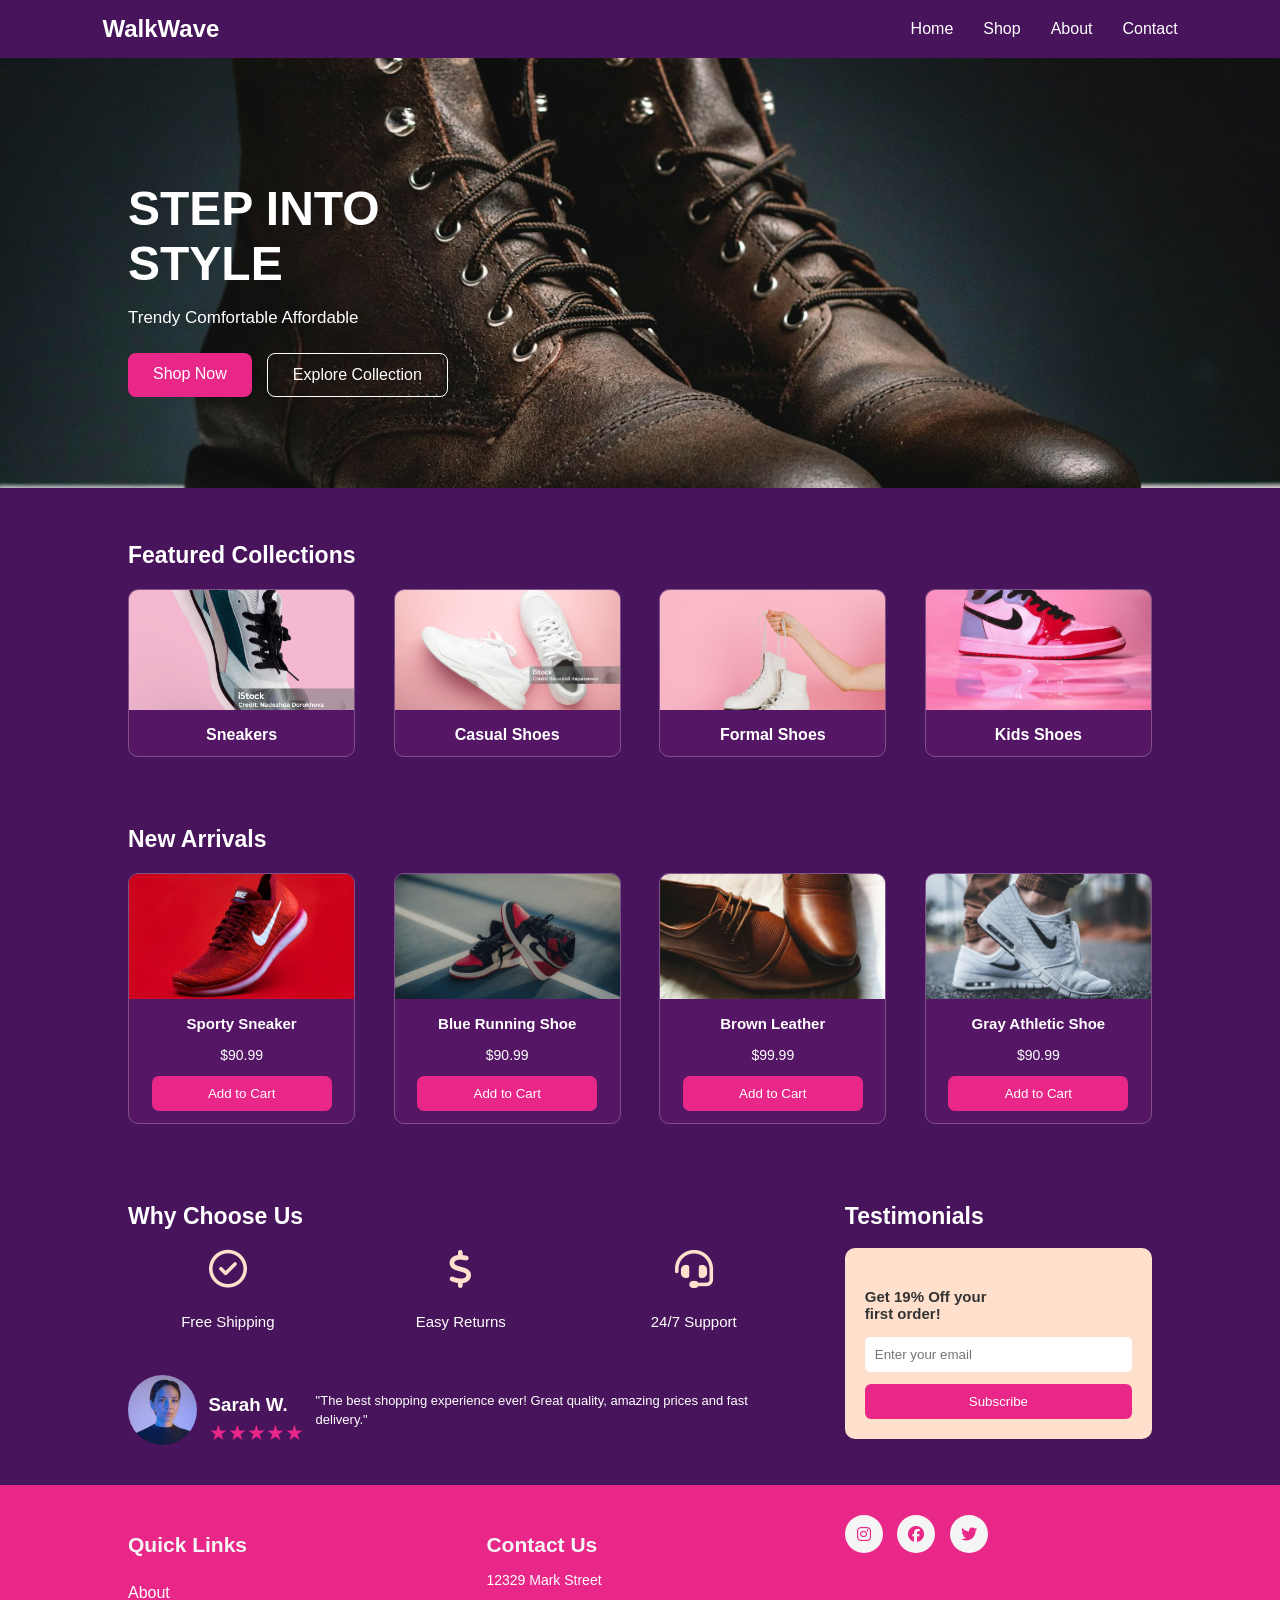
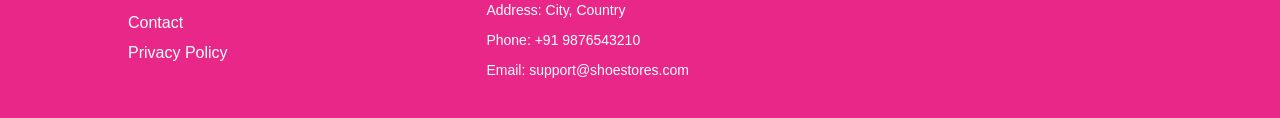
==== index.html @ 4f8efda5 "first commit" ====
<!DOCTYPE html>
<html lang="en">
<head>
    <meta charset="UTF-8">
    <meta name="viewport" content="width=device-width, initial-scale=1.0">
    <title>WalkWave</title>
    <link rel="stylesheet" href="style.css">
    <link rel="stylesheet"
    href="https://cdnjs.cloudflare.com/ajax/libs/font-awesome/6.5.1/css/all.min.css">
</head>

<body>
    <nav class="navbar">
        <div class="logo">WalkWave</div>
        <input type="checkbox" id="menu-toggle">
        <label for="menu-toggle" class="menu-icon">
            <i class="fa-solid fa-bars"></i>
            <i class="fa-solid fa-xmark"></i>
        </label>
        <ul class="nav-links">
            <li><a href="#home" class="anchor-link">Home</a></li>
            <li><a href="#product" class="anchor-link">Shop</a></li>
            <li><a href="#about" class="anchor-link">About</a></li>
            <li><a href="#contact" class="anchor-link">Contact</a></li>
        </ul>
    </nav>

    <div class="hero" id="home">
        <div class="hero-content">
            <h1>STEP INTO<br>STYLE</h1>
            <p>Trendy Comfortable Affordable</p>
            <div class="hero-buttons">
                <a href="#product" class="shop-btn">Shop Now</a>
                <a href="#collections" class="explore-btn">Explore Collection</a>
            </div>

        </div>

    </div>

    <section class="collections" id="collections">
        <h2>Featured Collections</h2>
        <div class="collection-container">
            <div class="collection-card">
                <img src="istock1.jpg">
                <h3>Sneakers</h3>
            </div>
            <div class="collection-card">
                <img src="istock2.jpg">
                <h3>Casual Shoes</h3>
            </div>
            <div class="collection-card">
                <img src="istock3.jpg">
                <h3>Formal Shoes</h3>
            </div>
            <div class="collection-card">
                <img src="istock4.jpg">
                <h3>Kids Shoes</h3>
            </div>
        </div>
    </section>

    <section class="products" id="product">
        <h2>New Arrivals</h2>
        <div class="product-container">
            <div class="product-card">
                <img src="istock5.jfif">
                <h3>Sporty Sneaker</h3>
                <p>$90.99</p>
                <button>Add to Cart</button>
            </div>
            <div class="product-card">
                <img src="istock6.jfif">
                <h3>Blue Running Shoe</h3>
                <p>$90.99</p>
                <button>Add to Cart</button>
            </div>
            <div class="product-card">
                <img src="istock7.jfif">
                <h3>Brown Leather</h3>
                <p>$99.99</p>
                <button>Add to Cart</button>
            </div>
            <div class="product-card">
                <img src="istock8.jfif">
                <h3>Gray Athletic Shoe</h3>
                <p>$90.99</p>
                <button>Add to Cart</button>
            </div>
        </div>
    </section>

    <section class="bottom-section" id="about">
        <div class="why-choose">
            <h2>Why Choose Us</h2>
            <div class="features">
                <div class="feature">
                    <i class="fa-regular fa-circle-check"></i>
                    <p>Free Shipping</p>
                </div>
                <div class="feature">
                    <i class="fa-solid fa-dollar-sign"></i>
                    <p>Easy Returns</p>
                </div>
                <div class="feature">
                    <i class="fa-solid fa-headset"></i>
                    <p>24/7 Support</p>
                </div>
            </div>

            <div class="feedback">
                <img src="feedback.jfif">
                <div class="customer-details">
                    <h3>Sarah W.</h3>
                    <p class="stars">★★★★★</p>
                </div>
                <p class="review">
                    "The best shopping experience ever!
                    Great quality, amazing prices and fast delivery."
                </p>
            </div>
        </div>

        <div class="newsletter" id="contact">
            <h2>Testimonials</h2>
            <div class="newsletter-box">
            <h4>Get 19% Off your<br> first order!</h4>
                <form>
                    <input type="email"placeholder="Enter your email" required>
                    <button type="submit">Subscribe</button>
                </form>
            </div>
        </div>
    </section>

    <footer>
        <div class="footer-container">
            <div class="footer-links">
                <h2>Quick Links</h2>
                <a href="#about">About</a>
                <a href="#contact">Contact</a>
                <a href="#">Privacy Policy</a>
            </div>
            <div class="footer-contact">
                <h2>Contact Us</h2>
                <p>12329 Mark Street</p>
                <p>Address: City, Country</p>
                <p>Phone: +91 9876543210</p>
                <p>Email: support@shoestores.com</p>
            </div>
            <div class="footer-media">
                <a href="#"><i class="fa-brands fa-instagram"></i></a>
                <a href="#"><i class="fa-brands fa-facebook"></i></a>
                <a href="#"><i class="fa-brands fa-twitter"></i></a>
            </div>
        </div>
    </footer>
</body>
</html>
---- style.css ----
body {
    margin: 0;
    padding: 0;
    font-family: Arial, sans-serif;
    background-color: #48145C;
    color: white;
}
.navbar {
    display: flex;
    align-items: center;
    justify-content: space-between;
    padding: 15px 8%;
    background-color: #48145C;
    color: white;
}
.logo {
    color: white;
    font-size: 24px;
    font-weight: bold;
}
.nav-links {
    display: flex;
    gap: 30px;
    list-style-type: none;
    margin: 0;
    padding: 0;
}
.anchor-link {
    text-decoration: none;
    color: white;
    font-size: 16px;
}
.anchor-link:hover {
    color: #FFB6D8;
    text-decoration: underline;
}
#menu-toggle {
    display: none;
}
.menu-icon {
    display: none;
}

.hero {
    height: 350px;
    display: flex;
    align-items: center;
    padding: 40px 10%;

    background-image:
    
    url("hero.jfif");
    background-size: cover;
    background-position: center;
}
.hero-content h1 {
    font-size: 48px;
    margin-bottom: 12px;
}
.hero-content p {
    font-size: 17px;
    margin-bottom: 25px;
}
.hero-buttons {
    display: flex;
    gap: 15px;
}
.shop-btn {
    padding: 12px 25px;
    background-color: #E92788;
    color: white;
    text-decoration: none;
    border-radius: 8px;
}
.shop-btn:hover {
    background-color: #C91570;
}
.explore-btn {
    padding: 12px 25px;
    border: 1px solid white;
    color: white;
    text-decoration: none;
    border-radius: 8px;
}
.explore-btn:hover {
    background-color: white;
    color: #48145C;
}
.collections {
    padding: 35px 10%;
    background-color: #48145C;
}
.collections h2 {
    margin-bottom: 20px;
    font-size: 23px;
}
.collection-container {
    display: flex;
    justify-content: space-between;
    flex-wrap: wrap;
    gap: 15px;
}
.collection-card {
    background-color: #551765;
    width: 22%;
    border: 1px solid #80508B;
    border-radius: 10px;
    text-align: center;
    overflow: hidden;
}
.collection-card img {
    width: 100%;
    height: 120px;
    object-fit: cover;
}
.collection-card h3 {
    margin: 12px;
    font-size: 16px;
}
.collection-card:hover {
    transform: translateY(-5px);
}
.products {
    padding: 15px 10% 35px;
    background-color: #48145C;
}
.products h2 {
    font-size: 23px;
    margin-bottom: 20px;
}
.product-container {
    display: flex;
    justify-content: space-between;
    flex-wrap: wrap;
    gap: 15px;
}
.product-card {
    background-color: #551765;
    width: 22%;
    border: 1px solid #80508B;
    border-radius: 10px;
    text-align: center;
    padding-bottom: 12px;
    overflow: hidden;
}
.product-card img {
    width: 100%;
    height: 125px;
    object-fit: cover;
}
.product-card h3 {
    font-size: 15px;
    margin-top: 12px;
}
.product-card p {
    font-size: 14px;
    margin: 5px;
}
.product-card button {
    background-color: #E92788;
    color: white;
    border: none;
    padding: 10px 20px;
    border-radius: 7px;
    margin-top: 8px;
    cursor: pointer;
    width: 80%;
}
.product-card button:hover {
    background-color: #C91570;
}
.product-card:hover {
    transform: translateY(-5px);
}
.bottom-section {
    display: flex;
    justify-content: space-between;
    gap: 35px;
    padding: 25px 10% 40px;
    background-color: #48145C;
}
.why-choose {
    width: 65%;
}
.newsletter {
    width: 30%;
}
.bottom-section h2 {
    font-size: 23px;
    margin-bottom: 18px;
}
.features {
    display: flex;
    justify-content: space-between;
    text-align: center;
    margin-top: 20px;
}
.feature {
    width: 30%;
}
.feature i {
    font-size: 38px;
    margin-bottom: 10px;
    color: #FFE0CD;
}
.feature p {
    font-size: 15px;
}
.feedback {
    display: flex;
    align-items: center;
    gap: 12px;
    margin-top: 30px;
}
.feedback img {
    width: 70px;
    height: 70px;
    border-radius: 50%;
    object-fit: cover;
}
.customer-details h3 {
    margin-bottom: 5px;
}
.stars {
    color: #E92788;
    font-size: 21px;
    margin: 0;
}
.review {
    font-size: 13px;
    line-height: 1.5;
}
.newsletter-box {
    background-color: #FFE0CD;
    color: #333;
    padding: 20px;
    border-radius: 10px;
}
.newsletter-box h4 {
    margin-bottom: 15px;
    font-size: 15px;
}
.newsletter-box input {
    width: 100%;
    padding: 10px;
    border: none;
    border-radius: 5px;
    margin-bottom: 12px;
    box-sizing: border-box;
}
.newsletter-box button {
    width: 100%;
    padding: 10px;
    background-color: #E92788;
    color: white;
    border: none;
    border-radius: 6px;
    cursor: pointer;
}
.newsletter-box button:hover {
    background-color: #C91570;
}


footer {
    background-color: #E92788;
    color: white;
    padding: 30px 10%;
}
.footer-container {
    display: flex;
    justify-content: space-between;
    gap: 25px;
}
.footer-links,
.footer-contact,
.footer-media {
    width: 30%;
}
footer h2 {
    margin-bottom: 15px;
    color: whitesmoke;
    font-size: 21px;
}
footer p {
    font-size: 14px;
    margin-bottom: 10px;
}
.footer-links {
    display: flex;
    flex-direction: column;
    gap: 12px;
}
.footer-links a {
    color: white;
    text-decoration: none;
}
.footer-links a:hover {
    text-decoration: underline;
}
.footer-media a {
    display: inline-flex;
    justify-content: center;
    align-items: center;
    width: 38px;
    height: 38px;
    background-color: whitesmoke;
    color: #E92788;
    border-radius: 50%;
    text-decoration: none;
    margin-right: 10px;
}

@media (max-width: 546px) {
    body {
    overflow-x: hidden;
    }
.navbar {
    flex-direction: row;
    flex-wrap: wrap;
    padding: 15px 20px;
    }
 .menu-icon {
    display: block;
    font-size: 25px;
    cursor: pointer;
    }
.nav-links {
    display: none;
    flex-direction: column;
    align-items: center;
    width: 100%;
    gap: 0;
    padding-top: 15px;
    }
 #menu-toggle:checked ~ .nav-links {
    display: flex;
    }
.nav-links li {
    width: 100%;
    text-align: center;
    }
.nav-links a {
    display: block;
    padding: 10px 0;
    }
#menu-toggle:checked ~ .menu-icon .fa-bars {
    display: none;
    }
.menu-icon .fa-xmark {
    display: none;
    }
#menu-toggle:checked ~ .menu-icon .fa-xmark {
    display: inline;
    }

.hero {
    height: 280px;
    padding: 30px 20px;
    }
.hero-content h1 {
    font-size: 32px;
    }
.hero-content p {
    font-size: 14px;
    }
.hero-buttons {
    flex-wrap: wrap;
    }
.collections {
    padding: 30px 20px;
    }
.collection-container {
    flex-direction: column;
    align-items: center;
    }
.collection-card {
    width: 100%;
    max-width: 350px;
    }
.collection-card img {
    height: 180px;
    }
.products {
    padding: 20px;
    }
.product-container {
    flex-direction: column;
    align-items: center;
    }
.product-card {
    width: 100%;
    max-width: 350px;
    box-sizing: border-box;
    }
.product-card img {
    height: 200px;
    }
.bottom-section {
    flex-direction: column;
    padding: 30px 20px;
    gap: 30px;
    }
.why-choose,
.newsletter {
    width: 100%;
    }
.features {
    gap: 5px;
    }
.feature i {
    font-size: 28px;
    }
.feature p {
    font-size: 12px;
    }
.feedback {
    flex-wrap: wrap;
    }
.review {
    width: 100%;
    }
.newsletter-box {
    width: 100%;
    box-sizing: border-box;
    }
footer {
    padding: 25px 20px;
    }
.footer-container {
    flex-direction: column;
    gap: 25px;
    }
.footer-links,
.footer-contact,
.footer-media {
    width: 100%;
    }
}
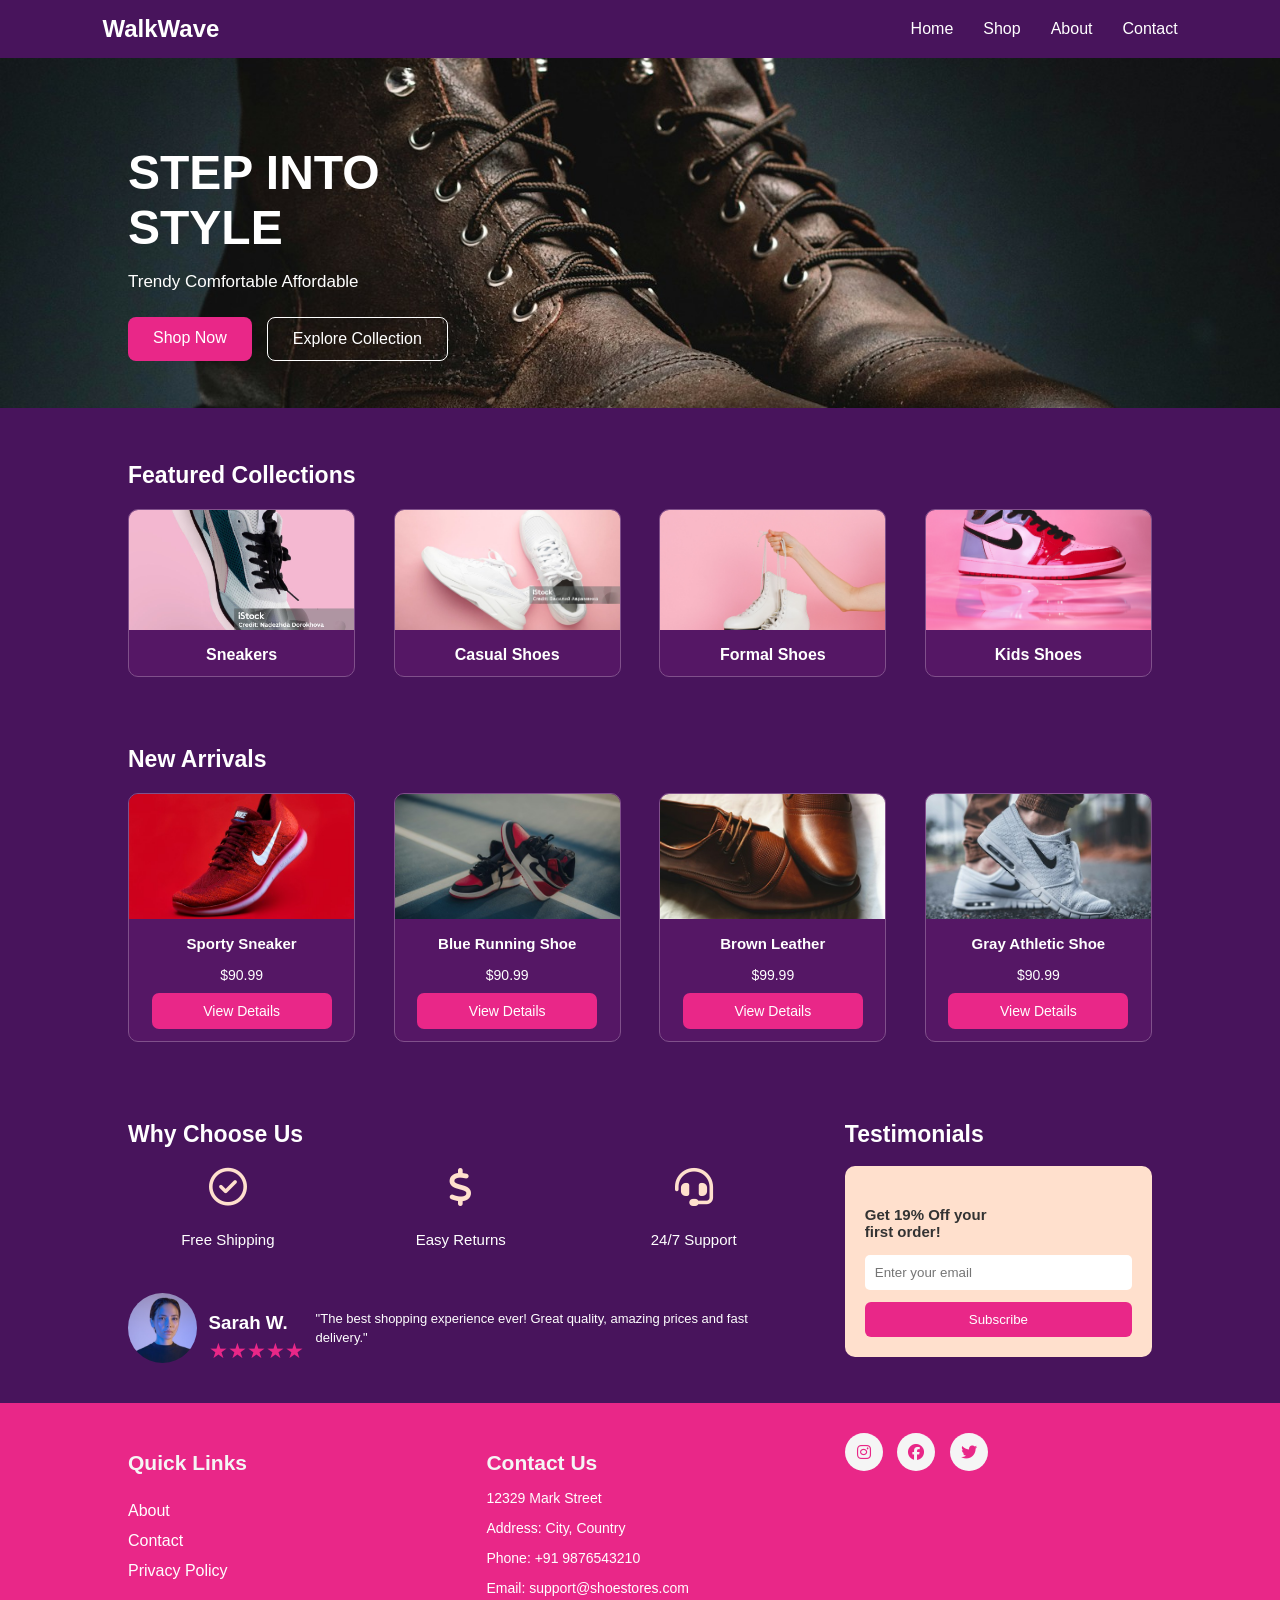
==== commit 596d5845: "Updated WalkWave shoe shopping website" ====
--- a/index.html
+++ b/index.html
@@ -1,160 +1,356 @@
 
 <!DOCTYPE html>
 <html lang="en">
+
 <head>
     <meta charset="UTF-8">
     <meta name="viewport" content="width=device-width, initial-scale=1.0">
+
     <title>WalkWave</title>
+
     <link rel="stylesheet" href="style.css">
+
     <link rel="stylesheet"
     href="https://cdnjs.cloudflare.com/ajax/libs/font-awesome/6.5.1/css/all.min.css">
+
 </head>
 
 <body>
+
+    <!-- NAVBAR -->
+
     <nav class="navbar">
+
         <div class="logo">WalkWave</div>
+
         <input type="checkbox" id="menu-toggle">
+
         <label for="menu-toggle" class="menu-icon">
+
             <i class="fa-solid fa-bars"></i>
+
             <i class="fa-solid fa-xmark"></i>
+
         </label>
+
         <ul class="nav-links">
+
             <li><a href="#home" class="anchor-link">Home</a></li>
+
             <li><a href="#product" class="anchor-link">Shop</a></li>
+
             <li><a href="#about" class="anchor-link">About</a></li>
+
             <li><a href="#contact" class="anchor-link">Contact</a></li>
+
         </ul>
+
     </nav>
 
-    <div class="hero" id="home">
+
+    <!-- HERO SECTION -->
+
+    <section class="hero" id="home">
+
         <div class="hero-content">
+
             <h1>STEP INTO<br>STYLE</h1>
+
             <p>Trendy Comfortable Affordable</p>
+
             <div class="hero-buttons">
-                <a href="#product" class="shop-btn">Shop Now</a>
-                <a href="#collections" class="explore-btn">Explore Collection</a>
-            </div>
-
-        </div>
-
-    </div>
+
+                <a href="#product" class="shop-btn">
+                    Shop Now
+                </a>
+
+                <a href="#collections" class="explore-btn">
+                    Explore Collection
+                </a>
+
+            </div>
+
+        </div>
+
+    </section>
+
+
+    <!-- FEATURED COLLECTIONS -->
 
     <section class="collections" id="collections">
+
         <h2>Featured Collections</h2>
+
         <div class="collection-container">
+
             <div class="collection-card">
-                <img src="istock1.jpg">
+
+                <img src="istock1.jpg" alt="Sneakers">
+
                 <h3>Sneakers</h3>
-            </div>
+
+            </div>
+
             <div class="collection-card">
-                <img src="istock2.jpg">
+
+                <img src="istock2.jpg" alt="Casual Shoes">
+
                 <h3>Casual Shoes</h3>
-            </div>
+
+            </div>
+
             <div class="collection-card">
-                <img src="istock3.jpg">
+
+                <img src="istock3.jpg" alt="Formal Shoes">
+
                 <h3>Formal Shoes</h3>
-            </div>
+
+            </div>
+
             <div class="collection-card">
-                <img src="istock4.jpg">
+
+                <img src="istock4.jpg" alt="Kids Shoes">
+
                 <h3>Kids Shoes</h3>
-            </div>
-        </div>
+
+            </div>
+
+        </div>
+
     </section>
 
+
+    <!-- NEW ARRIVALS -->
+
     <section class="products" id="product">
+
         <h2>New Arrivals</h2>
+
         <div class="product-container">
+
+
+            <!-- PRODUCT 1 -->
+
             <div class="product-card">
-                <img src="istock5.jfif">
+
+                <img src="istock5.jfif" alt="Sporty Sneaker">
+
                 <h3>Sporty Sneaker</h3>
+
                 <p>$90.99</p>
-                <button>Add to Cart</button>
-            </div>
+
+                <a href="shoe1.html" class="view-details">
+                    View Details
+                </a>
+
+            </div>
+
+
+            <!-- PRODUCT 2 -->
+
             <div class="product-card">
-                <img src="istock6.jfif">
+
+                <img src="istock6.jfif" alt="Blue Running Shoe">
+
                 <h3>Blue Running Shoe</h3>
+
                 <p>$90.99</p>
-                <button>Add to Cart</button>
-            </div>
+
+                <a href="shoe2.html" class="view-details">
+                    View Details
+                </a>
+
+            </div>
+
+
+            <!-- PRODUCT 3 -->
+
             <div class="product-card">
-                <img src="istock7.jfif">
+
+                <img src="istock7.jfif" alt="Brown Leather Shoe">
+
                 <h3>Brown Leather</h3>
+
                 <p>$99.99</p>
-                <button>Add to Cart</button>
-            </div>
+
+                <a href="shoe3.html" class="view-details">
+                    View Details
+                </a>
+
+            </div>
+
+
+            <!-- PRODUCT 4 -->
+
             <div class="product-card">
-                <img src="istock8.jfif">
+
+                <img src="istock8.jfif" alt="Gray Athletic Shoe">
+
                 <h3>Gray Athletic Shoe</h3>
+
                 <p>$90.99</p>
-                <button>Add to Cart</button>
-            </div>
-        </div>
+
+                <a href="shoe4.html" class="view-details">
+                    View Details
+                </a>
+
+            </div>
+
+        </div>
+
     </section>
 
+
+    <!-- WHY CHOOSE US -->
+
     <section class="bottom-section" id="about">
+
         <div class="why-choose">
+
             <h2>Why Choose Us</h2>
+
             <div class="features">
+
                 <div class="feature">
+
                     <i class="fa-regular fa-circle-check"></i>
+
                     <p>Free Shipping</p>
+
                 </div>
+
                 <div class="feature">
+
                     <i class="fa-solid fa-dollar-sign"></i>
+
                     <p>Easy Returns</p>
+
                 </div>
+
                 <div class="feature">
+
                     <i class="fa-solid fa-headset"></i>
+
                     <p>24/7 Support</p>
+
                 </div>
-            </div>
+
+            </div>
+
+
+            <!-- CUSTOMER FEEDBACK -->
 
             <div class="feedback">
-                <img src="feedback.jfif">
+
+                <img src="feedback.jfif" alt="Customer">
+
                 <div class="customer-details">
+
                     <h3>Sarah W.</h3>
+
                     <p class="stars">★★★★★</p>
+
                 </div>
+
                 <p class="review">
+
                     "The best shopping experience ever!
                     Great quality, amazing prices and fast delivery."
+
                 </p>
-            </div>
-        </div>
+
+            </div>
+
+        </div>
+
+
+        <!-- NEWSLETTER -->
 
         <div class="newsletter" id="contact">
+
             <h2>Testimonials</h2>
+
             <div class="newsletter-box">
-            <h4>Get 19% Off your<br> first order!</h4>
+
+                <h4>Get 19% Off your<br> first order!</h4>
+
                 <form>
-                    <input type="email"placeholder="Enter your email" required>
+
+                    <input type="email"
+                    placeholder="Enter your email" required>
+
                     <button type="submit">Subscribe</button>
+
                 </form>
-            </div>
-        </div>
+
+            </div>
+
+        </div>
+
     </section>
 
+
+    <!-- FOOTER -->
+
     <footer>
+
         <div class="footer-container">
+
+
+            <!-- QUICK LINKS -->
+
             <div class="footer-links">
+
                 <h2>Quick Links</h2>
+
                 <a href="#about">About</a>
+
                 <a href="#contact">Contact</a>
+
                 <a href="#">Privacy Policy</a>
-            </div>
+
+            </div>
+
+
+            <!-- CONTACT DETAILS -->
+
             <div class="footer-contact">
+
                 <h2>Contact Us</h2>
+
                 <p>12329 Mark Street</p>
+
                 <p>Address: City, Country</p>
+
                 <p>Phone: +91 9876543210</p>
+
                 <p>Email: support@shoestores.com</p>
-            </div>
+
+            </div>
+
+
+            <!-- SOCIAL MEDIA -->
+
             <div class="footer-media">
-                <a href="#"><i class="fa-brands fa-instagram"></i></a>
-                <a href="#"><i class="fa-brands fa-facebook"></i></a>
-                <a href="#"><i class="fa-brands fa-twitter"></i></a>
-            </div>
-        </div>
+
+                <a href="#">
+                    <i class="fa-brands fa-instagram"></i>
+                </a>
+
+                <a href="#">
+                    <i class="fa-brands fa-facebook"></i>
+                </a>
+
+                <a href="#">
+                    <i class="fa-brands fa-twitter"></i>
+                </a>
+
+            </div>
+
+        </div>
+
     </footer>
+
 </body>
+
 </html>
--- a/style.css
+++ b/style.css
@@ -1,3 +1,7 @@
+
+/* =====================================
+   GENERAL STYLING
+===================================== */
 
 body {
     margin: 0;
@@ -6,6 +10,12 @@
     background-color: #48145C;
     color: white;
 }
+
+
+/* =====================================
+   NAVBAR
+===================================== */
+
 .navbar {
     display: flex;
     align-items: center;
@@ -14,11 +24,13 @@
     background-color: #48145C;
     color: white;
 }
+
 .logo {
     color: white;
     font-size: 24px;
     font-weight: bold;
 }
+
 .nav-links {
     display: flex;
     gap: 30px;
@@ -26,46 +38,57 @@
     margin: 0;
     padding: 0;
 }
+
 .anchor-link {
     text-decoration: none;
     color: white;
     font-size: 16px;
 }
+
 .anchor-link:hover {
     color: #FFB6D8;
     text-decoration: underline;
 }
+
 #menu-toggle {
     display: none;
 }
+
 .menu-icon {
     display: none;
 }
 
+
+/* =====================================
+   HERO SECTION
+===================================== */
+
 .hero {
     height: 350px;
     display: flex;
     align-items: center;
     padding: 40px 10%;
-
-    background-image:
-    
-    url("hero.jfif");
+    background-image: url("hero.jfif");
     background-size: cover;
     background-position: center;
-}
+    box-sizing: border-box;
+}
+
 .hero-content h1 {
     font-size: 48px;
     margin-bottom: 12px;
 }
+
 .hero-content p {
     font-size: 17px;
     margin-bottom: 25px;
 }
+
 .hero-buttons {
     display: flex;
     gap: 15px;
 }
+
 .shop-btn {
     padding: 12px 25px;
     background-color: #E92788;
@@ -73,9 +96,11 @@
     text-decoration: none;
     border-radius: 8px;
 }
+
 .shop-btn:hover {
     background-color: #C91570;
 }
+
 .explore-btn {
     padding: 12px 25px;
     border: 1px solid white;
@@ -83,24 +108,34 @@
     text-decoration: none;
     border-radius: 8px;
 }
+
 .explore-btn:hover {
     background-color: white;
     color: #48145C;
 }
+
+
+/* =====================================
+   FEATURED COLLECTIONS
+===================================== */
+
 .collections {
     padding: 35px 10%;
     background-color: #48145C;
 }
+
 .collections h2 {
     margin-bottom: 20px;
     font-size: 23px;
 }
+
 .collection-container {
     display: flex;
     justify-content: space-between;
     flex-wrap: wrap;
     gap: 15px;
 }
+
 .collection-card {
     background-color: #551765;
     width: 22%;
@@ -109,32 +144,44 @@
     text-align: center;
     overflow: hidden;
 }
+
 .collection-card img {
     width: 100%;
     height: 120px;
     object-fit: cover;
 }
+
 .collection-card h3 {
     margin: 12px;
     font-size: 16px;
 }
+
 .collection-card:hover {
     transform: translateY(-5px);
 }
+
+
+/* =====================================
+   NEW ARRIVALS
+===================================== */
+
 .products {
     padding: 15px 10% 35px;
     background-color: #48145C;
 }
+
 .products h2 {
     font-size: 23px;
     margin-bottom: 20px;
 }
+
 .product-container {
     display: flex;
     justify-content: space-between;
     flex-wrap: wrap;
     gap: 15px;
 }
+
 .product-card {
     background-color: #551765;
     width: 22%;
@@ -144,35 +191,52 @@
     padding-bottom: 12px;
     overflow: hidden;
 }
+
 .product-card img {
     width: 100%;
     height: 125px;
     object-fit: cover;
 }
+
 .product-card h3 {
     font-size: 15px;
     margin-top: 12px;
 }
+
 .product-card p {
     font-size: 14px;
     margin: 5px;
 }
-.product-card button {
-    background-color: #E92788;
-    color: white;
-    border: none;
-    padding: 10px 20px;
-    border-radius: 7px;
-    margin-top: 8px;
-    cursor: pointer;
-    width: 80%;
-}
-.product-card button:hover {
-    background-color: #C91570;
-}
+
 .product-card:hover {
     transform: translateY(-5px);
 }
+
+
+/* VIEW DETAILS BUTTON */
+
+.view-details {
+    display: block;
+    width: 80%;
+    margin: 10px auto 0;
+    padding: 10px 20px;
+    background-color: #E92788;
+    color: white;
+    text-decoration: none;
+    border-radius: 7px;
+    box-sizing: border-box;
+    font-size: 14px;
+}
+
+.view-details:hover {
+    background-color: #C91570;
+}
+
+
+/* =====================================
+   BOTTOM SECTION
+===================================== */
+
 .bottom-section {
     display: flex;
     justify-content: space-between;
@@ -180,67 +244,91 @@
     padding: 25px 10% 40px;
     background-color: #48145C;
 }
+
 .why-choose {
     width: 65%;
 }
+
 .newsletter {
     width: 30%;
 }
+
 .bottom-section h2 {
     font-size: 23px;
     margin-bottom: 18px;
 }
+
+
+/* FEATURES */
+
 .features {
     display: flex;
     justify-content: space-between;
     text-align: center;
     margin-top: 20px;
 }
+
 .feature {
     width: 30%;
 }
+
 .feature i {
     font-size: 38px;
     margin-bottom: 10px;
     color: #FFE0CD;
 }
+
 .feature p {
     font-size: 15px;
 }
+
+
+/* CUSTOMER FEEDBACK */
+
 .feedback {
     display: flex;
     align-items: center;
     gap: 12px;
     margin-top: 30px;
 }
+
 .feedback img {
     width: 70px;
     height: 70px;
     border-radius: 50%;
     object-fit: cover;
 }
+
 .customer-details h3 {
     margin-bottom: 5px;
 }
+
 .stars {
     color: #E92788;
     font-size: 21px;
     margin: 0;
 }
+
 .review {
     font-size: 13px;
     line-height: 1.5;
 }
+
+
+/* NEWSLETTER */
+
 .newsletter-box {
     background-color: #FFE0CD;
     color: #333;
     padding: 20px;
     border-radius: 10px;
 }
+
 .newsletter-box h4 {
     margin-bottom: 15px;
     font-size: 15px;
 }
+
 .newsletter-box input {
     width: 100%;
     padding: 10px;
@@ -249,6 +337,7 @@
     margin-bottom: 12px;
     box-sizing: border-box;
 }
+
 .newsletter-box button {
     width: 100%;
     padding: 10px;
@@ -258,47 +347,60 @@
     border-radius: 6px;
     cursor: pointer;
 }
+
 .newsletter-box button:hover {
     background-color: #C91570;
 }
 
 
+/* =====================================
+   FOOTER
+===================================== */
+
 footer {
     background-color: #E92788;
     color: white;
     padding: 30px 10%;
 }
+
 .footer-container {
     display: flex;
     justify-content: space-between;
     gap: 25px;
 }
+
 .footer-links,
 .footer-contact,
 .footer-media {
     width: 30%;
 }
+
 footer h2 {
     margin-bottom: 15px;
     color: whitesmoke;
     font-size: 21px;
 }
+
 footer p {
     font-size: 14px;
     margin-bottom: 10px;
 }
+
 .footer-links {
     display: flex;
     flex-direction: column;
     gap: 12px;
 }
+
 .footer-links a {
     color: white;
     text-decoration: none;
 }
+
 .footer-links a:hover {
     text-decoration: underline;
 }
+
 .footer-media a {
     display: inline-flex;
     justify-content: center;
@@ -312,129 +414,460 @@
     margin-right: 10px;
 }
 
-@media (max-width: 546px) {
-    body {
-    overflow-x: hidden;
-    }
-.navbar {
+
+/* =====================================
+   PRODUCT DETAILS PAGE
+===================================== */
+
+.shoe-page {
+    background-color: #48145C;
+    color: white;
+    margin: 0;
+    min-height: 100vh;
+}
+
+
+/* MAIN PRODUCT SECTION */
+
+.shoe-detail-page {
+    width: 100%;
+    min-height: 100vh;
+    padding: 40px 8%;
+    box-sizing: border-box;
+    display: flex;
+    align-items: center;
+}
+
+
+/* IMAGE AND DETAILS CONTAINER */
+
+.shoe-detail-container {
+    width: 100%;
+    display: flex;
     flex-direction: row;
-    flex-wrap: wrap;
-    padding: 15px 20px;
-    }
- .menu-icon {
+    align-items: center;
+    justify-content: space-between;
+    gap: 5%;
+}
+
+
+/* =====================================
+   LEFT SIDE IMAGE
+   KEEPING ORIGINAL IMAGE DESIGN
+===================================== */
+
+.shoe-detail-image {
+    width: 43%;
+    flex-shrink: 0;
+}
+
+.shoe-detail-image img {
     display: block;
+    width: 100%;
+    height: 500px;
+    object-fit: cover;
+    object-position: center;
+    border-radius: 10px;
+}
+
+
+/* =====================================
+   RIGHT SIDE WHITE INFORMATION BOX
+===================================== */
+
+.shoe-detail-info {
+    width: 52%;
+    background-color: white;
+    color: #333333;
+
+    padding: 40px;
+    box-sizing: border-box;
+
+    border-radius: 10px;
+
+    display: flex;
+    flex-direction: column;
+    justify-content: center;
+}
+
+
+/* COLLECTION NAME */
+
+.shoe-detail-info .category {
+    color: #80508B;
+    font-size: 14px;
+    font-weight: bold;
+    letter-spacing: 2px;
+    margin-bottom: 12px;
+}
+
+
+/* PRODUCT NAME */
+
+.shoe-detail-info h1 {
+    color: #333333;
+    font-size: 32px;
+    margin: 0 0 15px;
+}
+
+
+/* PRICE */
+
+.shoe-detail-info .price {
+    color: #E92788;
+    font-size: 24px;
+    font-weight: bold;
+    margin: 5px 0 15px;
+}
+
+
+/* STAR RATING */
+
+.shoe-rating {
+    color: #F0A000;
     font-size: 25px;
-    cursor: pointer;
-    }
-.nav-links {
-    display: none;
-    flex-direction: column;
-    align-items: center;
-    width: 100%;
-    gap: 0;
-    padding-top: 15px;
-    }
- #menu-toggle:checked ~ .nav-links {
-    display: flex;
-    }
-.nav-links li {
+    letter-spacing: 2px;
+    margin-top: 10px;
+}
+
+
+/* RATING TEXT */
+
+.rating-number {
+    color: #555555;
+    font-size: 14px;
+    margin: 8px 0 20px;
+}
+
+
+/* FAVOURITE AND COMMENTS BUTTONS */
+
+.shoe-buttons {
+    display: flex;
+    gap: 15px;
+    margin-bottom: 25px;
+}
+
+.favourite-btn {
+    background-color: #E92788;
+    color: white;
+    padding: 12px 20px;
+    text-decoration: none;
+    border-radius: 7px;
+}
+
+.comments-btn {
+    background-color: #FFE0CD;
+    color: #48145C;
+    padding: 12px 20px;
+    text-decoration: none;
+    border-radius: 7px;
+}
+
+.favourite-btn:hover {
+    background-color: #C91570;
+}
+
+.comments-btn:hover {
+    background-color: #FFD1B5;
+}
+
+
+/* DESCRIPTION HEADING */
+
+.shoe-detail-info h3 {
+    color: #222222;
+    font-size: 19px;
+    margin: 15px 0;
+}
+
+
+/* DESCRIPTION */
+
+.shoe-description {
+    color: #555555;
+    font-size: 15px;
+    line-height: 1.8;
+    margin-bottom: 20px;
+}
+
+
+/* PRODUCT SPECIFICATIONS */
+
+.shoe-detail-info > p:not(.shoe-description):not(.rating-number) {
+    color: #555555;
+    font-size: 15px;
+    margin: 8px 0;
+}
+
+
+/* ADD TO CART BUTTON */
+
+.add-cart-btn {
+    display: block;
     width: 100%;
     text-align: center;
-    }
-.nav-links a {
-    display: block;
-    padding: 10px 0;
-    }
-#menu-toggle:checked ~ .menu-icon .fa-bars {
-    display: none;
-    }
-.menu-icon .fa-xmark {
-    display: none;
-    }
-#menu-toggle:checked ~ .menu-icon .fa-xmark {
-    display: inline;
-    }
-
-.hero {
-    height: 280px;
-    padding: 30px 20px;
-    }
-.hero-content h1 {
-    font-size: 32px;
-    }
-.hero-content p {
-    font-size: 14px;
-    }
-.hero-buttons {
-    flex-wrap: wrap;
-    }
-.collections {
-    padding: 30px 20px;
-    }
-.collection-container {
-    flex-direction: column;
-    align-items: center;
-    }
-.collection-card {
-    width: 100%;
-    max-width: 350px;
-    }
-.collection-card img {
-    height: 180px;
-    }
-.products {
-    padding: 20px;
-    }
-.product-container {
-    flex-direction: column;
-    align-items: center;
-    }
-.product-card {
-    width: 100%;
-    max-width: 350px;
+    background-color: #E92788;
+    color: white;
+    padding: 14px;
     box-sizing: border-box;
-    }
-.product-card img {
-    height: 200px;
-    }
-.bottom-section {
-    flex-direction: column;
-    padding: 30px 20px;
-    gap: 30px;
-    }
-.why-choose,
-.newsletter {
-    width: 100%;
-    }
-.features {
-    gap: 5px;
-    }
-.feature i {
-    font-size: 28px;
-    }
-.feature p {
-    font-size: 12px;
-    }
-.feedback {
-    flex-wrap: wrap;
-    }
-.review {
-    width: 100%;
-    }
-.newsletter-box {
-    width: 100%;
-    box-sizing: border-box;
-    }
-footer {
-    padding: 25px 20px;
-    }
-.footer-container {
-    flex-direction: column;
-    gap: 25px;
-    }
-.footer-links,
-.footer-contact,
-.footer-media {
-    width: 100%;
-    }
-}
+    border-radius: 7px;
+    text-decoration: none;
+    margin-top: 25px;
+}
+
+.add-cart-btn:hover {
+    background-color: #C91570;
+}
+
+
+/* COMMENTS SECTION */
+
+.comments-section {
+    margin-top: 30px;
+    padding: 15px;
+    border-top: 1px solid #DDDDDD;
+    color: #333333;
+}
+
+
+/* BACK TO SHOPPING BUTTON */
+
+.back-shopping {
+    display: inline-block;
+    width: fit-content;
+    margin-top: 20px;
+    padding: 12px 22px;
+    background-color: #E92788;
+    color: white;
+    text-decoration: none;
+    border-radius: 7px;
+}
+
+.back-shopping:hover {
+    background-color: #C91570;
+}
+
+
+/* =====================================
+   MOBILE RESPONSIVE DESIGN
+===================================== */
+
+@media (max-width: 546px) {
+
+    body {
+        overflow-x: hidden;
+    }
+
+
+    /* NAVBAR */
+
+    .navbar {
+        flex-direction: row;
+        flex-wrap: wrap;
+        padding: 15px 20px;
+    }
+
+    .menu-icon {
+        display: block;
+        font-size: 25px;
+        cursor: pointer;
+    }
+
+    .nav-links {
+        display: none;
+        flex-direction: column;
+        align-items: center;
+        width: 100%;
+        gap: 0;
+        padding-top: 15px;
+    }
+
+    #menu-toggle:checked ~ .nav-links {
+        display: flex;
+    }
+
+    .nav-links li {
+        width: 100%;
+        text-align: center;
+    }
+
+    .nav-links a {
+        display: block;
+        padding: 10px 0;
+    }
+
+    #menu-toggle:checked ~ .menu-icon .fa-bars {
+        display: none;
+    }
+
+    .menu-icon .fa-xmark {
+        display: none;
+    }
+
+    #menu-toggle:checked ~ .menu-icon .fa-xmark {
+        display: inline;
+    }
+
+
+    /* HERO */
+
+    .hero {
+        height: 280px;
+        padding: 30px 20px;
+    }
+
+    .hero-content h1 {
+        font-size: 32px;
+    }
+
+    .hero-content p {
+        font-size: 14px;
+    }
+
+    .hero-buttons {
+        flex-wrap: wrap;
+    }
+
+
+    /* COLLECTIONS */
+
+    .collections {
+        padding: 30px 20px;
+    }
+
+    .collection-container {
+        flex-direction: column;
+        align-items: center;
+    }
+
+    .collection-card {
+        width: 100%;
+        max-width: 350px;
+    }
+
+    .collection-card img {
+        height: 180px;
+    }
+
+
+    /* NEW ARRIVALS */
+
+    .products {
+        padding: 20px;
+    }
+
+    .product-container {
+        flex-direction: column;
+        align-items: center;
+    }
+
+    .product-card {
+        width: 100%;
+        max-width: 350px;
+        box-sizing: border-box;
+    }
+
+    .product-card img {
+        height: 200px;
+    }
+
+
+    /* BOTTOM SECTION */
+
+    .bottom-section {
+        flex-direction: column;
+        padding: 30px 20px;
+        gap: 30px;
+    }
+
+    .why-choose,
+    .newsletter {
+        width: 100%;
+    }
+
+    .features {
+        gap: 5px;
+    }
+
+    .feature i {
+        font-size: 28px;
+    }
+
+    .feature p {
+        font-size: 12px;
+    }
+
+    .feedback {
+        flex-wrap: wrap;
+    }
+
+    .review {
+        width: 100%;
+    }
+
+    .newsletter-box {
+        width: 100%;
+        box-sizing: border-box;
+    }
+
+
+    /* PRODUCT DETAILS MOBILE */
+
+    .shoe-detail-page {
+        padding: 25px 20px;
+        min-height: auto;
+    }
+
+    .shoe-detail-container {
+        flex-direction: column;
+        gap: 25px;
+    }
+
+    .shoe-detail-image {
+        width: 100%;
+    }
+
+    .shoe-detail-image img {
+        width: 100%;
+        height: 280px;
+        object-fit: cover;
+    }
+
+    .shoe-detail-info {
+        width: 100%;
+        padding: 25px;
+        border-radius: 10px;
+    }
+
+    .shoe-detail-info h1 {
+        font-size: 25px;
+    }
+
+    .shoe-buttons {
+        flex-wrap: wrap;
+    }
+
+    .shoe-description {
+        font-size: 14px;
+    }
+
+
+    /* FOOTER */
+
+    footer {
+        padding: 25px 20px;
+    }
+
+    .footer-container {
+        flex-direction: column;
+        gap: 25px;
+    }
+
+    .footer-links,
+    .footer-contact,
+    .footer-media {
+        width: 100%;
+    }
+
+}
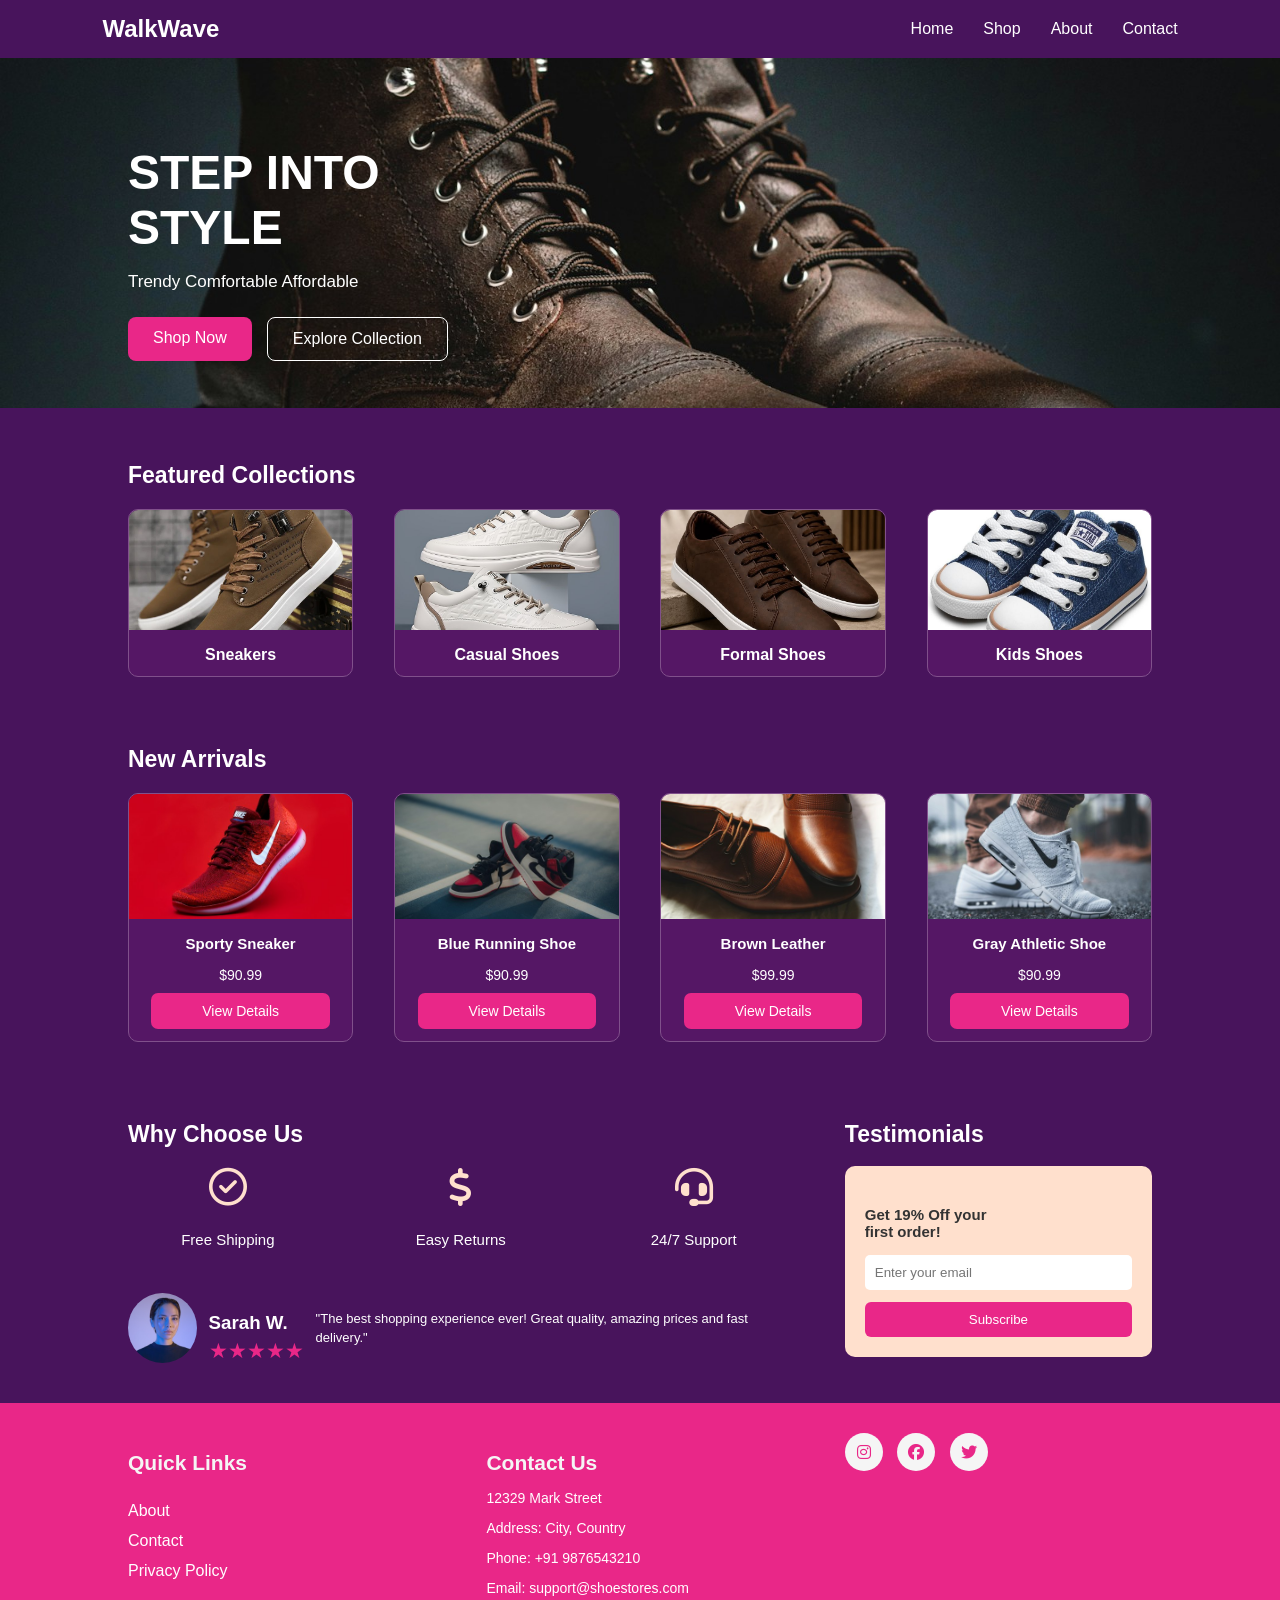
==== commit 96a27b96: "Updated WalkWave product pages and styling" ====
--- a/index.html
+++ b/index.html
@@ -5,352 +5,148 @@
 <head>
     <meta charset="UTF-8">
     <meta name="viewport" content="width=device-width, initial-scale=1.0">
-
     <title>WalkWave</title>
-
     <link rel="stylesheet" href="style.css">
-
     <link rel="stylesheet"
     href="https://cdnjs.cloudflare.com/ajax/libs/font-awesome/6.5.1/css/all.min.css">
-
 </head>
-
 <body>
-
-    <!-- NAVBAR -->
-
     <nav class="navbar">
-
         <div class="logo">WalkWave</div>
-
         <input type="checkbox" id="menu-toggle">
-
         <label for="menu-toggle" class="menu-icon">
-
             <i class="fa-solid fa-bars"></i>
-
             <i class="fa-solid fa-xmark"></i>
-
         </label>
-
         <ul class="nav-links">
-
             <li><a href="#home" class="anchor-link">Home</a></li>
-
             <li><a href="#product" class="anchor-link">Shop</a></li>
-
             <li><a href="#about" class="anchor-link">About</a></li>
-
             <li><a href="#contact" class="anchor-link">Contact</a></li>
-
         </ul>
-
     </nav>
-
-
-    <!-- HERO SECTION -->
-
     <section class="hero" id="home">
-
         <div class="hero-content">
-
             <h1>STEP INTO<br>STYLE</h1>
-
             <p>Trendy Comfortable Affordable</p>
-
             <div class="hero-buttons">
-
-                <a href="#product" class="shop-btn">
-                    Shop Now
-                </a>
-
-                <a href="#collections" class="explore-btn">
-                    Explore Collection
-                </a>
-
+                <a href="#product" class="shop-btn"> Shop Now</a>
+                <a href="#collections" class="explore-btn"> Explore Collection</a>
             </div>
-
         </div>
-
+    </section>
+    <section class="collections" id="collections">
+        <h2>Featured Collections</h2>
+        <div class="collection-container">
+            <div class="collection-card">
+                <img src="istock1.1.jpg" alt="Sneakers">
+                <h3>Sneakers</h3>
+            </div>
+            <div class="collection-card">
+                <img src="istock2.1.jpg" alt="Casual Shoes">
+                <h3>Casual Shoes</h3>
+            </div>
+            <div class="collection-card">
+                <img src="istock3.1.jpg" alt="Formal Shoes">
+                <h3>Formal Shoes</h3>
+            </div>
+            <div class="collection-card">
+                <img src="istock4.1.jpg" alt="Kids Shoes">
+                <h3>Kids Shoes</h3>
+            </div>
+        </div>
+    </section>
+    <section class="products" id="product">
+        <h2>New Arrivals</h2>
+        <div class="product-container">
+            <div class="product-card">
+                <img src="istock5.jfif" alt="Sporty Sneaker">
+                <h3>Sporty Sneaker</h3>
+                <p>$90.99</p>
+                <a href="shoe1.html" class="view-details">View Details </a>
+            </div>
+            <div class="product-card">
+                <img src="istock6.jfif" alt="Blue Running Shoe">
+                <h3>Blue Running Shoe</h3>
+                <p>$90.99</p>
+                <a href="shoe2.html" class="view-details">View Details</a>
+            </div>
+            <div class="product-card">
+                <img src="istock7.jfif" alt="Brown Leather Shoe">
+                <h3>Brown Leather</h3>
+                <p>$99.99</p>
+                <a href="shoe3.html" class="view-details">View Details</a> </div>
+            <div class="product-card">
+                <img src="istock8.jfif" alt="Gray Athletic Shoe">
+                <h3>Gray Athletic Shoe</h3>
+                <p>$90.99</p>
+                <a href="shoe4.html" class="view-details"> View Details</a>
+            </div>
+        </div>
+    </section>
+    <section class="bottom-section" id="about">
+        <div class="why-choose">
+            <h2>Why Choose Us</h2>
+            <div class="features">
+                <div class="feature">
+                    <i class="fa-regular fa-circle-check"></i>
+                    <p>Free Shipping</p>
+                </div>
+                <div class="feature">
+                    <i class="fa-solid fa-dollar-sign"></i>
+                    <p>Easy Returns</p>
+                </div>
+                <div class="feature">
+                    <i class="fa-solid fa-headset"></i>
+                    <p>24/7 Support</p>
+                </div>
+            </div>
+            <div class="feedback">
+                <img src="feedback.jfif" alt="Customer">
+                <div class="customer-details">
+                    <h3>Sarah W.</h3>
+                    <p class="stars">★★★★★</p>
+                </div>
+                <p class="review">
+                    "The best shopping experience ever!
+                    Great quality, amazing prices and fast delivery."
+                </p>
+            </div>
+        </div>
+        <div class="newsletter" id="contact">
+            <h2>Testimonials</h2>
+            <div class="newsletter-box">
+                <h4>Get 19% Off your<br> first order!</h4>
+                <form>
+                    <input type="email"
+                    placeholder="Enter your email" required>
+                    <button type="submit">Subscribe</button>
+                </form>
+            </div>
+        </div>
     </section>
 
-
-    <!-- FEATURED COLLECTIONS -->
-
-    <section class="collections" id="collections">
-
-        <h2>Featured Collections</h2>
-
-        <div class="collection-container">
-
-            <div class="collection-card">
-
-                <img src="istock1.jpg" alt="Sneakers">
-
-                <h3>Sneakers</h3>
-
+    <footer>
+        <div class="footer-container">
+            <div class="footer-links">
+                <h2>Quick Links</h2>
+                <a href="#about">About</a>
+                <a href="#contact">Contact</a>
+                <a href="#">Privacy Policy</a>
             </div>
-
-            <div class="collection-card">
-
-                <img src="istock2.jpg" alt="Casual Shoes">
-
-                <h3>Casual Shoes</h3>
-
+            <div class="footer-contact">
+                <h2>Contact Us</h2>
+                <p>12329 Mark Street</p>
+                <p>Address: City, Country</p>
+                <p>Phone: +91 9876543210</p>
+                <p>Email: support@shoestores.com</p>
             </div>
-
-            <div class="collection-card">
-
-                <img src="istock3.jpg" alt="Formal Shoes">
-
-                <h3>Formal Shoes</h3>
-
+            <div class="footer-media">
+                <a href="#"> <i class="fa-brands fa-instagram"></i></a>
+                <a href="#"><i class="fa-brands fa-facebook"></i> </a>
+                <a href="#"><i class="fa-brands fa-twitter"></i></a>
             </div>
-
-            <div class="collection-card">
-
-                <img src="istock4.jpg" alt="Kids Shoes">
-
-                <h3>Kids Shoes</h3>
-
-            </div>
-
         </div>
-
-    </section>
-
-
-    <!-- NEW ARRIVALS -->
-
-    <section class="products" id="product">
-
-        <h2>New Arrivals</h2>
-
-        <div class="product-container">
-
-
-            <!-- PRODUCT 1 -->
-
-            <div class="product-card">
-
-                <img src="istock5.jfif" alt="Sporty Sneaker">
-
-                <h3>Sporty Sneaker</h3>
-
-                <p>$90.99</p>
-
-                <a href="shoe1.html" class="view-details">
-                    View Details
-                </a>
-
-            </div>
-
-
-            <!-- PRODUCT 2 -->
-
-            <div class="product-card">
-
-                <img src="istock6.jfif" alt="Blue Running Shoe">
-
-                <h3>Blue Running Shoe</h3>
-
-                <p>$90.99</p>
-
-                <a href="shoe2.html" class="view-details">
-                    View Details
-                </a>
-
-            </div>
-
-
-            <!-- PRODUCT 3 -->
-
-            <div class="product-card">
-
-                <img src="istock7.jfif" alt="Brown Leather Shoe">
-
-                <h3>Brown Leather</h3>
-
-                <p>$99.99</p>
-
-                <a href="shoe3.html" class="view-details">
-                    View Details
-                </a>
-
-            </div>
-
-
-            <!-- PRODUCT 4 -->
-
-            <div class="product-card">
-
-                <img src="istock8.jfif" alt="Gray Athletic Shoe">
-
-                <h3>Gray Athletic Shoe</h3>
-
-                <p>$90.99</p>
-
-                <a href="shoe4.html" class="view-details">
-                    View Details
-                </a>
-
-            </div>
-
-        </div>
-
-    </section>
-
-
-    <!-- WHY CHOOSE US -->
-
-    <section class="bottom-section" id="about">
-
-        <div class="why-choose">
-
-            <h2>Why Choose Us</h2>
-
-            <div class="features">
-
-                <div class="feature">
-
-                    <i class="fa-regular fa-circle-check"></i>
-
-                    <p>Free Shipping</p>
-
-                </div>
-
-                <div class="feature">
-
-                    <i class="fa-solid fa-dollar-sign"></i>
-
-                    <p>Easy Returns</p>
-
-                </div>
-
-                <div class="feature">
-
-                    <i class="fa-solid fa-headset"></i>
-
-                    <p>24/7 Support</p>
-
-                </div>
-
-            </div>
-
-
-            <!-- CUSTOMER FEEDBACK -->
-
-            <div class="feedback">
-
-                <img src="feedback.jfif" alt="Customer">
-
-                <div class="customer-details">
-
-                    <h3>Sarah W.</h3>
-
-                    <p class="stars">★★★★★</p>
-
-                </div>
-
-                <p class="review">
-
-                    "The best shopping experience ever!
-                    Great quality, amazing prices and fast delivery."
-
-                </p>
-
-            </div>
-
-        </div>
-
-
-        <!-- NEWSLETTER -->
-
-        <div class="newsletter" id="contact">
-
-            <h2>Testimonials</h2>
-
-            <div class="newsletter-box">
-
-                <h4>Get 19% Off your<br> first order!</h4>
-
-                <form>
-
-                    <input type="email"
-                    placeholder="Enter your email" required>
-
-                    <button type="submit">Subscribe</button>
-
-                </form>
-
-            </div>
-
-        </div>
-
-    </section>
-
-
-    <!-- FOOTER -->
-
-    <footer>
-
-        <div class="footer-container">
-
-
-            <!-- QUICK LINKS -->
-
-            <div class="footer-links">
-
-                <h2>Quick Links</h2>
-
-                <a href="#about">About</a>
-
-                <a href="#contact">Contact</a>
-
-                <a href="#">Privacy Policy</a>
-
-            </div>
-
-
-            <!-- CONTACT DETAILS -->
-
-            <div class="footer-contact">
-
-                <h2>Contact Us</h2>
-
-                <p>12329 Mark Street</p>
-
-                <p>Address: City, Country</p>
-
-                <p>Phone: +91 9876543210</p>
-
-                <p>Email: support@shoestores.com</p>
-
-            </div>
-
-
-            <!-- SOCIAL MEDIA -->
-
-            <div class="footer-media">
-
-                <a href="#">
-                    <i class="fa-brands fa-instagram"></i>
-                </a>
-
-                <a href="#">
-                    <i class="fa-brands fa-facebook"></i>
-                </a>
-
-                <a href="#">
-                    <i class="fa-brands fa-twitter"></i>
-                </a>
-
-            </div>
-
-        </div>
-
     </footer>
-
 </body>
-
 </html>
--- a/style.css
+++ b/style.css
@@ -1,7 +1,8 @@
 
-/* =====================================
-   GENERAL STYLING
-===================================== */
+
+* {
+    box-sizing: border-box;
+}
 
 body {
     margin: 0;
@@ -9,12 +10,10 @@
     font-family: Arial, sans-serif;
     background-color: #48145C;
     color: white;
-}
-
-
-/* =====================================
-   NAVBAR
-===================================== */
+    min-height: 100vh;
+    display: flex;
+    flex-direction: column;
+}
 
 .navbar {
     display: flex;
@@ -57,11 +56,6 @@
 .menu-icon {
     display: none;
 }
-
-
-/* =====================================
-   HERO SECTION
-===================================== */
 
 .hero {
     height: 350px;
@@ -114,10 +108,6 @@
     color: #48145C;
 }
 
-
-/* =====================================
-   FEATURED COLLECTIONS
-===================================== */
 
 .collections {
     padding: 35px 10%;
@@ -160,10 +150,6 @@
     transform: translateY(-5px);
 }
 
-
-/* =====================================
-   NEW ARRIVALS
-===================================== */
 
 .products {
     padding: 15px 10% 35px;
@@ -213,7 +199,6 @@
 }
 
 
-/* VIEW DETAILS BUTTON */
 
 .view-details {
     display: block;
@@ -233,10 +218,6 @@
 }
 
 
-/* =====================================
-   BOTTOM SECTION
-===================================== */
-
 .bottom-section {
     display: flex;
     justify-content: space-between;
@@ -258,9 +239,6 @@
     margin-bottom: 18px;
 }
 
-
-/* FEATURES */
-
 .features {
     display: flex;
     justify-content: space-between;
@@ -282,8 +260,6 @@
     font-size: 15px;
 }
 
-
-/* CUSTOMER FEEDBACK */
 
 .feedback {
     display: flex;
@@ -313,9 +289,6 @@
     font-size: 13px;
     line-height: 1.5;
 }
-
-
-/* NEWSLETTER */
 
 .newsletter-box {
     background-color: #FFE0CD;
@@ -353,9 +326,6 @@
 }
 
 
-/* =====================================
-   FOOTER
-===================================== */
 
 footer {
     background-color: #E92788;
@@ -415,31 +385,16 @@
 }
 
 
-/* =====================================
-   PRODUCT DETAILS PAGE
-===================================== */
-
-.shoe-page {
-    background-color: #48145C;
-    color: white;
-    margin: 0;
-    min-height: 100vh;
-}
-
-
-/* MAIN PRODUCT SECTION */
-
 .shoe-detail-page {
     width: 100%;
-    min-height: 100vh;
+    flex: 1;
+    min-height: 0;
     padding: 40px 8%;
-    box-sizing: border-box;
-    display: flex;
-    align-items: center;
-}
-
-
-/* IMAGE AND DETAILS CONTAINER */
+    display: flex;
+    align-items: center;
+    background-color: #48145C;
+}
+
 
 .shoe-detail-container {
     width: 100%;
@@ -450,11 +405,6 @@
     gap: 5%;
 }
 
-
-/* =====================================
-   LEFT SIDE IMAGE
-   KEEPING ORIGINAL IMAGE DESIGN
-===================================== */
 
 .shoe-detail-image {
     width: 43%;
@@ -467,171 +417,116 @@
     height: 500px;
     object-fit: cover;
     object-position: center;
-    border-radius: 10px;
-}
-
-
-/* =====================================
-   RIGHT SIDE WHITE INFORMATION BOX
-===================================== */
+    border-radius: 18px;
+}
 
 .shoe-detail-info {
     width: 52%;
-    background-color: white;
-    color: #333333;
-
-    padding: 40px;
-    box-sizing: border-box;
-
-    border-radius: 10px;
-
+    background-color: transparent;
+    color: white;
+    padding: 20px 0;
     display: flex;
     flex-direction: column;
     justify-content: center;
 }
 
 
-/* COLLECTION NAME */
+.shoe-icons {
+    display: flex;
+    align-items: center;
+    gap: 25px;
+    margin-bottom: 30px;
+}
+
+.shoe-icons i {
+    font-size: 27px;
+    color: white;
+    cursor: pointer;
+    transition: 0.3s;
+}
+
+.shoe-icons i:hover {
+    color: #E92788;
+    transform: scale(1.15);
+}
+
 
 .shoe-detail-info .category {
-    color: #80508B;
+    color: #FFB6D8;
     font-size: 14px;
     font-weight: bold;
     letter-spacing: 2px;
     margin-bottom: 12px;
 }
 
-
-/* PRODUCT NAME */
-
 .shoe-detail-info h1 {
-    color: #333333;
-    font-size: 32px;
+    color: white;
+    font-size: 36px;
+    margin: 0 0 12px;
+}
+
+.shoe-tagline {
+    color: white;
+    font-size: 18px;
     margin: 0 0 15px;
 }
 
 
-/* PRICE */
-
-.shoe-detail-info .price {
-    color: #E92788;
+.shoe-rating {
+    display: flex;
+    align-items: center;
+    gap: 12px;
+    margin: 10px 0 25px;
+}
+
+.shoe-rating .stars {
+    color: #FFA500;
     font-size: 24px;
+    letter-spacing: 3px;
+    margin: 0;
+}
+
+.shoe-rating .rating-number {
+    color: white;
+    font-size: 16px;
+    margin: 0;
+}
+
+
+.shoe-price {
+    display: flex;
+    align-items: center;
+    flex-wrap: wrap;
+    gap: 18px;
+    margin: 0 0 25px;
+}
+
+.offer-price {
+    color: #FF4F91;
+    font-size: 36px;
     font-weight: bold;
-    margin: 5px 0 15px;
-}
-
-
-/* STAR RATING */
-
-.shoe-rating {
-    color: #F0A000;
-    font-size: 25px;
-    letter-spacing: 2px;
-    margin-top: 10px;
-}
-
-
-/* RATING TEXT */
-
-.rating-number {
-    color: #555555;
-    font-size: 14px;
-    margin: 8px 0 20px;
-}
-
-
-/* FAVOURITE AND COMMENTS BUTTONS */
-
-.shoe-buttons {
-    display: flex;
-    gap: 15px;
-    margin-bottom: 25px;
-}
-
-.favourite-btn {
-    background-color: #E92788;
-    color: white;
-    padding: 12px 20px;
-    text-decoration: none;
-    border-radius: 7px;
-}
-
-.comments-btn {
-    background-color: #FFE0CD;
-    color: #48145C;
-    padding: 12px 20px;
-    text-decoration: none;
-    border-radius: 7px;
-}
-
-.favourite-btn:hover {
-    background-color: #C91570;
-}
-
-.comments-btn:hover {
-    background-color: #FFD1B5;
-}
-
-
-/* DESCRIPTION HEADING */
-
-.shoe-detail-info h3 {
-    color: #222222;
+}
+
+.original-price {
+    color: white;
     font-size: 19px;
-    margin: 15px 0;
-}
-
-
-/* DESCRIPTION */
+    text-decoration: line-through;
+}
+
+.discount {
+    color: #00D65B;
+    font-size: 18px;
+    font-weight: bold;
+}
+
+
 
 .shoe-description {
-    color: #555555;
-    font-size: 15px;
+    color: white;
+    font-size: 17px;
     line-height: 1.8;
     margin-bottom: 20px;
 }
-
-
-/* PRODUCT SPECIFICATIONS */
-
-.shoe-detail-info > p:not(.shoe-description):not(.rating-number) {
-    color: #555555;
-    font-size: 15px;
-    margin: 8px 0;
-}
-
-
-/* ADD TO CART BUTTON */
-
-.add-cart-btn {
-    display: block;
-    width: 100%;
-    text-align: center;
-    background-color: #E92788;
-    color: white;
-    padding: 14px;
-    box-sizing: border-box;
-    border-radius: 7px;
-    text-decoration: none;
-    margin-top: 25px;
-}
-
-.add-cart-btn:hover {
-    background-color: #C91570;
-}
-
-
-/* COMMENTS SECTION */
-
-.comments-section {
-    margin-top: 30px;
-    padding: 15px;
-    border-top: 1px solid #DDDDDD;
-    color: #333333;
-}
-
-
-/* BACK TO SHOPPING BUTTON */
 
 .back-shopping {
     display: inline-block;
@@ -642,6 +537,7 @@
     color: white;
     text-decoration: none;
     border-radius: 7px;
+    transition: 0.3s;
 }
 
 .back-shopping:hover {
@@ -649,18 +545,11 @@
 }
 
 
-/* =====================================
-   MOBILE RESPONSIVE DESIGN
-===================================== */
-
 @media (max-width: 546px) {
 
     body {
         overflow-x: hidden;
     }
-
-
-    /* NAVBAR */
 
     .navbar {
         flex-direction: row;
@@ -708,10 +597,6 @@
     #menu-toggle:checked ~ .menu-icon .fa-xmark {
         display: inline;
     }
-
-
-    /* HERO */
-
     .hero {
         height: 280px;
         padding: 30px 20px;
@@ -730,8 +615,6 @@
     }
 
 
-    /* COLLECTIONS */
-
     .collections {
         padding: 30px 20px;
     }
@@ -750,9 +633,6 @@
         height: 180px;
     }
 
-
-    /* NEW ARRIVALS */
-
     .products {
         padding: 20px;
     }
@@ -765,15 +645,11 @@
     .product-card {
         width: 100%;
         max-width: 350px;
-        box-sizing: border-box;
     }
 
     .product-card img {
         height: 200px;
     }
-
-
-    /* BOTTOM SECTION */
 
     .bottom-section {
         flex-direction: column;
@@ -808,11 +684,8 @@
 
     .newsletter-box {
         width: 100%;
-        box-sizing: border-box;
-    }
-
-
-    /* PRODUCT DETAILS MOBILE */
+    }
+
 
     .shoe-detail-page {
         padding: 25px 20px;
@@ -830,30 +703,40 @@
 
     .shoe-detail-image img {
         width: 100%;
-        height: 280px;
+        height: 300px;
         object-fit: cover;
     }
 
     .shoe-detail-info {
         width: 100%;
-        padding: 25px;
-        border-radius: 10px;
+        padding: 20px 0;
     }
 
     .shoe-detail-info h1 {
-        font-size: 25px;
-    }
-
-    .shoe-buttons {
-        flex-wrap: wrap;
+        font-size: 27px;
+    }
+
+    .shoe-tagline {
+        font-size: 15px;
     }
 
     .shoe-description {
-        font-size: 14px;
-    }
-
-
-    /* FOOTER */
+        font-size: 15px;
+    }
+
+    .shoe-price {
+        gap: 12px;
+    }
+
+    .offer-price {
+        font-size: 30px;
+    }
+
+    .original-price,
+    .discount {
+        font-size: 16px;
+    }
+
 
     footer {
         padding: 25px 20px;
